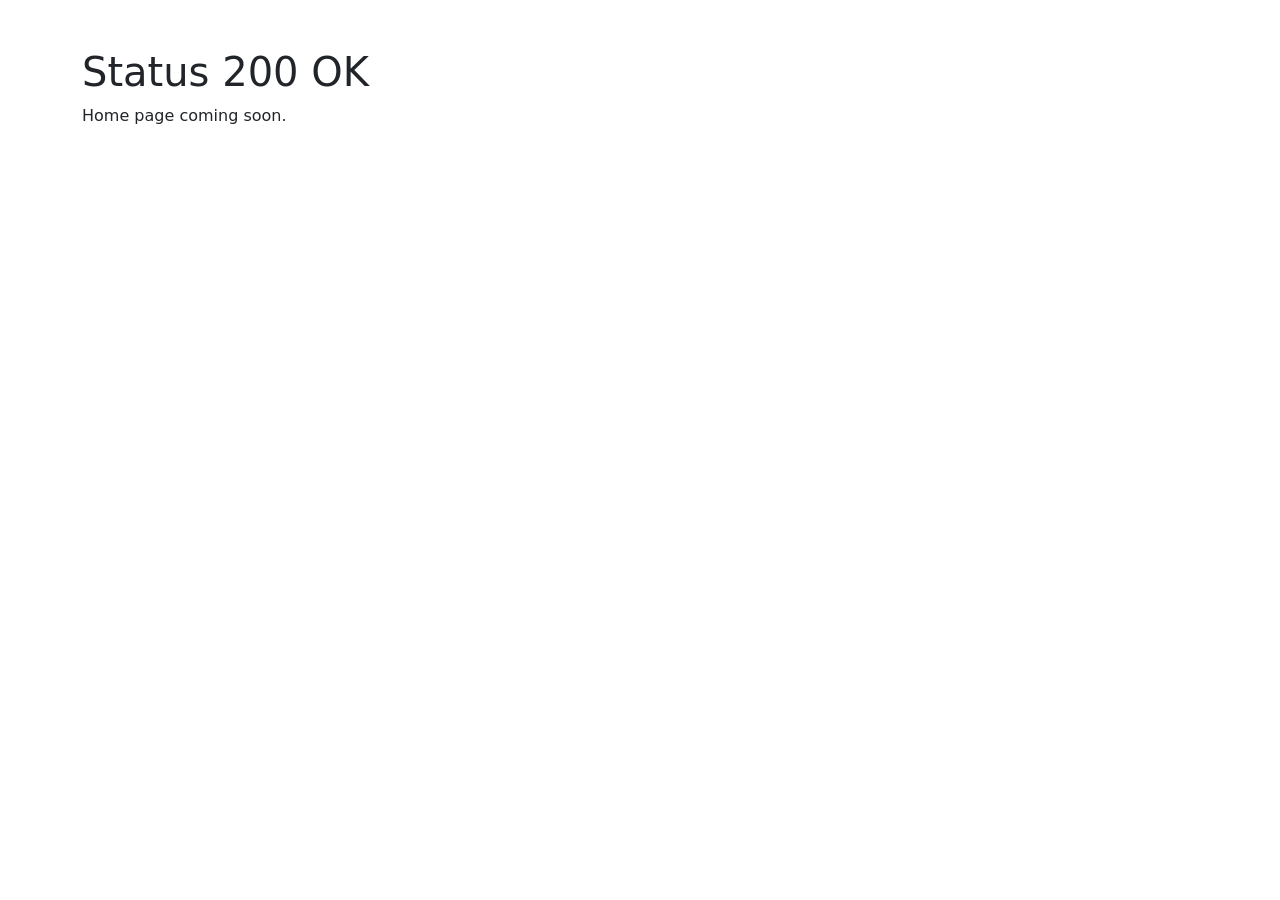
==== index.html @ 41b653db "Create index.html Add index.html placeholder" ====
<!DOCTYPE html>
<html lang="en">
<head>
  <meta charset="UTF-8">
  <meta name="viewport" content="width=device-width, initial-scale=1">
  <title>Status 200 | Home</title>
  <link href="https://cdn.jsdelivr.net/npm/bootstrap@5.3.3/dist/css/bootstrap.min.css" rel="stylesheet">
  <link href="css/style.css" rel="stylesheet">
</head>
<body>
  <main class="container py-5">
    <h1>Status 200 OK</h1>
    <p>Home page coming soon.</p>
  </main>
  <script src="https://cdn.jsdelivr.net/npm/bootstrap@5.3.3/dist/js/bootstrap.bundle.min.js"></script>
  <script src="js/main.js"></script>
</body>
</html>
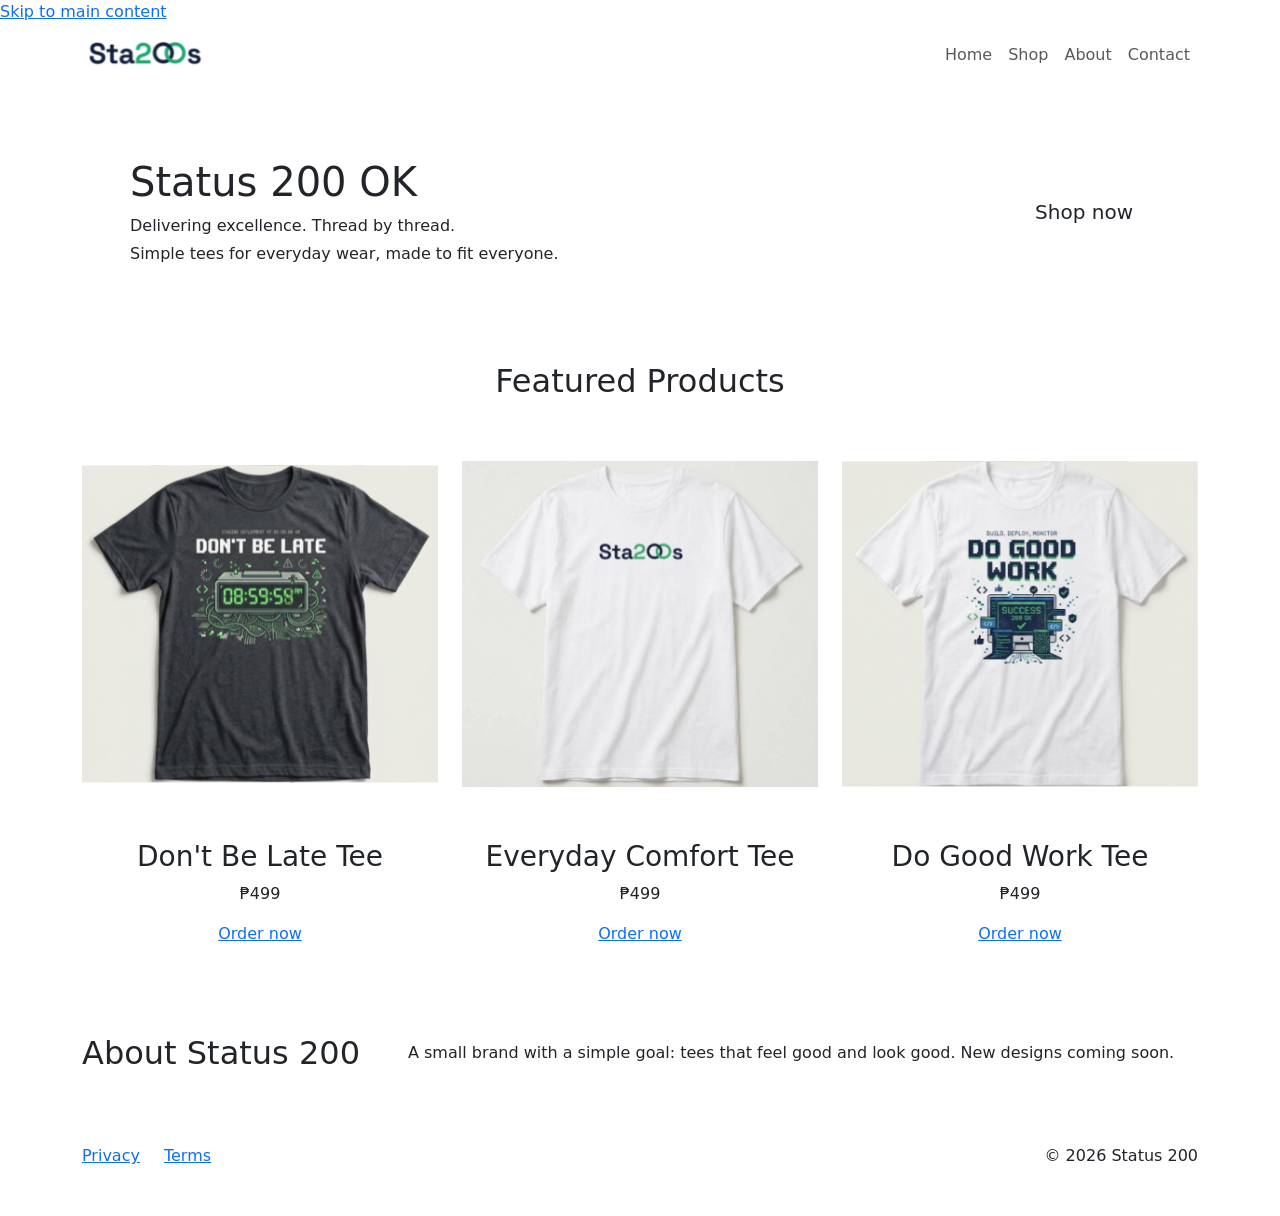
==== commit 582485fe: "Update index.html" ====
--- a/index.html
+++ b/index.html
@@ -3,15 +3,125 @@
 <head>
   <meta charset="UTF-8">
   <meta name="viewport" content="width=device-width, initial-scale=1">
+  <meta name="description" content="Status 200 sells simple tees for everyday wear, made to fit everyone.">
   <title>Status 200 | Home</title>
+
+  <link rel="preconnect" href="https://fonts.googleapis.com">
+  <link rel="preconnect" href="https://fonts.gstatic.com" crossorigin>
+  <link href="https://fonts.googleapis.com/css2?family=Inter:wght@400;600&family=Space+Grotesk:wght@700&display=swap" rel="stylesheet">
   <link href="https://cdn.jsdelivr.net/npm/bootstrap@5.3.3/dist/css/bootstrap.min.css" rel="stylesheet">
   <link href="css/style.css" rel="stylesheet">
 </head>
 <body>
-  <main class="container py-5">
-    <h1>Status 200 OK</h1>
-    <p>Home page coming soon.</p>
+  <a class="skip-link" href="#main-content">Skip to main content</a>
+
+  <header>
+    <nav class="navbar navbar-expand-md site-nav" aria-label="Main navigation">
+      <div class="container">
+        <a class="navbar-brand" href="index.html">
+          <img src="images/logo.svg" alt="Status 200 home" height="36">
+        </a>
+        <button class="navbar-toggler" type="button" data-bs-toggle="collapse"
+                data-bs-target="#mainNav" aria-controls="mainNav"
+                aria-expanded="false" aria-label="Toggle navigation">
+          <span class="navbar-toggler-icon"></span>
+        </button>
+        <div class="collapse navbar-collapse justify-content-end" id="mainNav">
+          <ul class="navbar-nav">
+            <li class="nav-item"><a class="nav-link" href="index.html" aria-current="page">Home</a></li>
+            <li class="nav-item"><a class="nav-link" href="index.html#featured-products">Shop</a></li>
+            <li class="nav-item"><a class="nav-link" href="index.html#about">About</a></li>
+            <li class="nav-item"><a class="nav-link" href="contact.html">Contact</a></li>
+          </ul>
+        </div>
+      </div>
+    </nav>
+  </header>
+
+  <main id="main-content">
+    <section class="container my-4" aria-labelledby="hero-title">
+      <div class="hero-card rounded-4 p-4 p-md-5 d-md-flex justify-content-between align-items-md-center">
+        <div class="mb-4 mb-md-0">
+          <h1 id="hero-title">Status 200 <span class="accent">OK</span></h1>
+          <p class="hero-tagline mb-1">Delivering excellence. Thread by thread.</p>
+          <p class="mb-0">Simple tees for everyday wear, made to fit everyone.</p>
+        </div>
+        <a href="index.html#featured-products" class="btn btn-shop btn-lg">Shop now</a>
+      </div>
+    </section>
+
+    <section id="featured-products" class="container my-5" aria-labelledby="featured-title">
+      <h2 id="featured-title" class="section-title text-center mb-4">Featured Products</h2>
+      <div class="row row-cols-1 row-cols-md-3 g-4 justify-content-center">
+
+        <div class="col">
+          <article class="card product-card h-100 text-center border-0">
+            <a href="product-dont-be-late-tee.html" aria-label="View Don't Be Late Tee">
+              <img src="images/dont-be-late-tee.svg" class="card-img-top product-img"
+                   alt="Don't Be Late Tee, front view" width="400" height="400">
+            </a>
+            <div class="card-body">
+              <h3 class="product-name">Don't Be Late Tee</h3>
+              <p class="product-price">₱499</p>
+              <a class="order-link" href="product-dont-be-late-tee.html"
+                 aria-label="Order Don't Be Late Tee">Order now</a>
+            </div>
+          </article>
+        </div>
+
+        <div class="col">
+          <article class="card product-card h-100 text-center border-0">
+            <a href="product-everyday-comfort-tee.html" aria-label="View Everyday Comfort Tee">
+              <img src="images/everyday-comfort-tee.svg" class="card-img-top product-img"
+                   alt="Everyday Comfort Tee, front view" width="400" height="400">
+            </a>
+            <div class="card-body">
+              <h3 class="product-name">Everyday Comfort Tee</h3>
+              <p class="product-price">₱499</p>
+              <a class="order-link" href="product-everyday-comfort-tee.html"
+                 aria-label="Order Everyday Comfort Tee">Order now</a>
+            </div>
+          </article>
+        </div>
+
+        <div class="col">
+          <article class="card product-card h-100 text-center border-0">
+            <a href="product-do-good-work-tee.html" aria-label="View Do Good Work Tee">
+              <img src="images/do-good-work-tee.svg" class="card-img-top product-img"
+                   alt="Do Good Work Tee, front view" width="400" height="400">
+            </a>
+            <div class="card-body">
+              <h3 class="product-name">Do Good Work Tee</h3>
+              <p class="product-price">₱499</p>
+              <a class="order-link" href="product-do-good-work-tee.html"
+                 aria-label="Order Do Good Work Tee">Order now</a>
+            </div>
+          </article>
+        </div>
+
+      </div>
+    </section>
+
+    <section id="about" class="about-section py-4" aria-labelledby="about-title">
+      <div class="container d-md-flex align-items-md-center gap-md-5">
+        <h2 id="about-title" class="about-title mb-2 mb-md-0">About Status 200</h2>
+        <p class="mb-0">A small brand with a simple goal: tees that feel good and look good. New designs coming soon.</p>
+      </div>
+    </section>
   </main>
+
+  <footer class="site-footer py-5">
+    <div class="container d-flex flex-column flex-md-row justify-content-between align-items-md-center gap-3">
+      <nav aria-label="Footer navigation">
+        <ul class="list-unstyled d-flex gap-4 mb-0">
+          <li><a href="privacy.html">Privacy</a></li>
+          <li><a href="privacy.html#terms">Terms</a></li>
+        </ul>
+      </nav>
+      <p class="mb-0">© 2026 Status 200</p>
+    </div>
+  </footer>
+
   <script src="https://cdn.jsdelivr.net/npm/bootstrap@5.3.3/dist/js/bootstrap.bundle.min.js"></script>
   <script src="js/main.js"></script>
 </body>
--- a/css/style.css
+++ b/css/style.css
@@ -0,0 +1 @@
+/* Custom styles for Status 200. Linked after Bootstrap. */
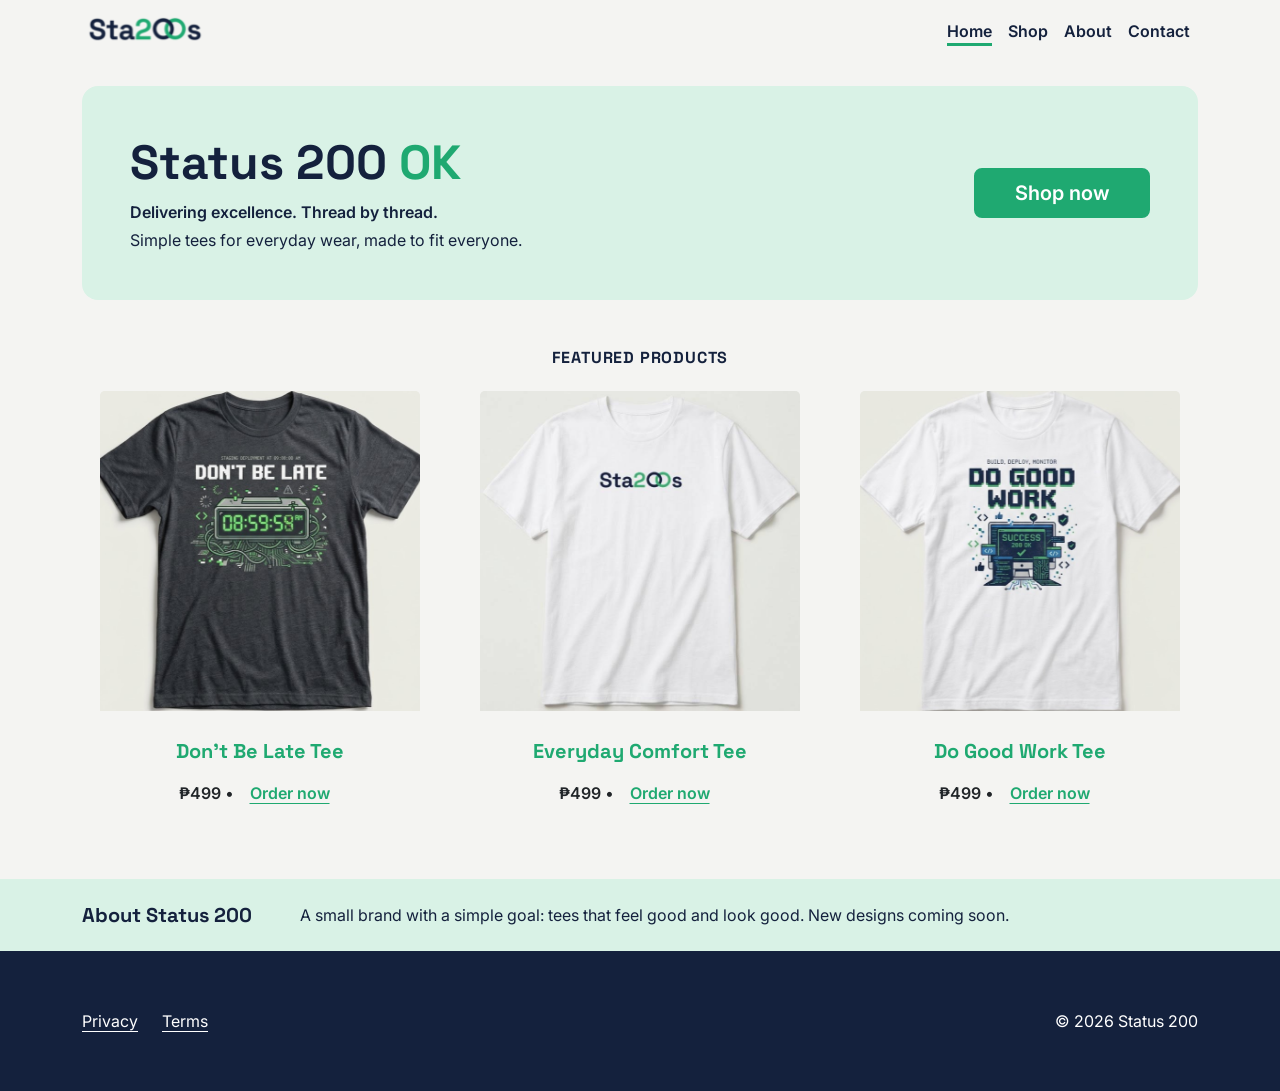
==== commit 972fa580: "Update index.html (New Product Images)" ====
--- a/index.html
+++ b/index.html
@@ -62,9 +62,11 @@
             </a>
             <div class="card-body">
               <h3 class="product-name">Don't Be Late Tee</h3>
-              <p class="product-price">₱499</p>
-              <a class="order-link" href="product-dont-be-late-tee.html"
-                 aria-label="Order Don't Be Late Tee">Order now</a>
+              <p class="product-meta mb-0">
+                <span class="product-price">₱499</span>
+                <span class="meta-dot" aria-hidden="true">&bull;</span>
+                <a class="order-link" href="product-dont-be-late-tee.html">Order now<span class="visually-hidden">: Don't Be Late Tee</span></a>
+              </p>
             </div>
           </article>
         </div>
@@ -77,9 +79,11 @@
             </a>
             <div class="card-body">
               <h3 class="product-name">Everyday Comfort Tee</h3>
-              <p class="product-price">₱499</p>
-              <a class="order-link" href="product-everyday-comfort-tee.html"
-                 aria-label="Order Everyday Comfort Tee">Order now</a>
+              <p class="product-meta mb-0">
+                <span class="product-price">₱499</span>
+                <span class="meta-dot" aria-hidden="true">&bull;</span>
+                <a class="order-link" href="product-everyday-comfort-tee.html">Order now<span class="visually-hidden">: Everyday Comfort Tee</span></a>
+              </p>
             </div>
           </article>
         </div>
@@ -92,9 +96,11 @@
             </a>
             <div class="card-body">
               <h3 class="product-name">Do Good Work Tee</h3>
-              <p class="product-price">₱499</p>
-              <a class="order-link" href="product-do-good-work-tee.html"
-                 aria-label="Order Do Good Work Tee">Order now</a>
+              <p class="product-meta mb-0">
+                <span class="product-price">₱499</span>
+                <span class="meta-dot" aria-hidden="true">&bull;</span>
+                <a class="order-link" href="product-do-good-work-tee.html">Order now<span class="visually-hidden">: Do Good Work Tee</span></a>
+              </p>
             </div>
           </article>
         </div>
--- a/css/style.css
+++ b/css/style.css
@@ -1 +1,138 @@
 /* Custom styles for Status 200. Linked after Bootstrap. */
+
+:root {
+  --jungle-green: #1FA971;
+  --prussian-blue: #14213D;
+  --honeydew: #D9F2E6;
+  --white-smoke: #F4F4F2;
+}
+
+body {
+  font-family: "Inter", sans-serif;
+  font-size: 1rem;
+  font-weight: 400;
+  color: var(--prussian-blue);
+  background-color: var(--white-smoke);
+}
+
+h1, h2, h3 {
+  font-family: "Space Grotesk", sans-serif;
+  font-weight: 700;
+  color: var(--prussian-blue);
+}
+
+/* Skip link and focus */
+.skip-link {
+  position: absolute;
+  left: -999px;
+  top: 0;
+  background: var(--prussian-blue);
+  color: #fff;
+  padding: 0.75rem 1rem;
+  z-index: 2000;
+}
+.skip-link:focus { left: 0; }
+
+a:focus-visible,
+.btn:focus-visible,
+.navbar-toggler:focus-visible {
+  outline: 3px solid var(--prussian-blue);
+  outline-offset: 3px;
+  box-shadow: none;
+}
+
+/* Navbar */
+.site-nav { background-color: var(--white-smoke); }
+.site-nav .nav-link {
+  color: var(--prussian-blue);
+  font-weight: 600;
+  min-height: 44px;
+  display: flex;
+  align-items: center;
+  padding-left: 1rem;
+  padding-right: 1rem;
+}
+.site-nav .nav-link:hover,
+.site-nav .nav-link[aria-current="page"] {
+  color: var(--prussian-blue);
+  text-decoration: underline;
+  text-decoration-color: var(--jungle-green);
+  text-decoration-thickness: 3px;
+  text-underline-offset: 6px;
+}
+
+/* Hero */
+.hero-card { background-color: var(--honeydew); }
+.hero-card h1 { font-size: 3rem; margin-bottom: 0.5rem; }
+.hero-card .accent { color: var(--jungle-green); }
+.hero-tagline { font-weight: 600; }
+
+.btn-shop {
+  background-color: var(--jungle-green);
+  border: 2px solid var(--jungle-green);
+  color: #fff;
+  font-weight: 600;
+  min-width: 11rem;
+  min-height: 48px;
+  border-radius: 0.5rem;
+}
+.btn-shop:hover,
+.btn-shop:active {
+  background-color: var(--prussian-blue);
+  border-color: var(--prussian-blue);
+  color: #fff;
+}
+
+/* Featured products */
+.section-title {
+  font-size: 1rem;
+  text-transform: uppercase;
+  letter-spacing: 0.05em;
+}
+.product-card { background: transparent; max-width: 320px; margin: 0 auto; }
+.product-img {
+  aspect-ratio: 1 / 1;
+  object-fit: cover;
+  background-color: #ECECE6;
+  width: 100%;
+  height: auto;
+}
+.product-name {
+  font-size: 1.25rem;
+  margin-top: 0.75rem;
+  color: var(--jungle-green);
+}
+.product-price { font-weight: 600; margin-bottom: 0.25rem; }
+.order-link {
+  display: inline-block;
+  min-height: 44px;
+  line-height: 44px;
+  padding: 0 0.75rem;
+  color: var(--jungle-green);
+  font-weight: 600;
+  text-decoration: underline;
+  text-underline-offset: 4px;
+}
+.order-link:hover { color: var(--prussian-blue); }
+
+/* About */
+.about-section { background-color: var(--honeydew); }
+.about-title { font-size: 1.25rem; white-space: nowrap; }
+
+/* Footer */
+.site-footer { background-color: var(--prussian-blue); color: #fff; }
+.site-footer a {
+  display: inline-block;
+  min-height: 44px;
+  line-height: 44px;
+  color: #fff;
+  text-decoration: underline;
+  text-underline-offset: 4px;
+}
+.site-footer a:focus-visible { outline-color: #fff; }
+
+/* Mobile */
+@media (max-width: 767.98px) {
+  .hero-card h1 { font-size: 2.25rem; }
+  .btn-shop { width: 100%; }
+}
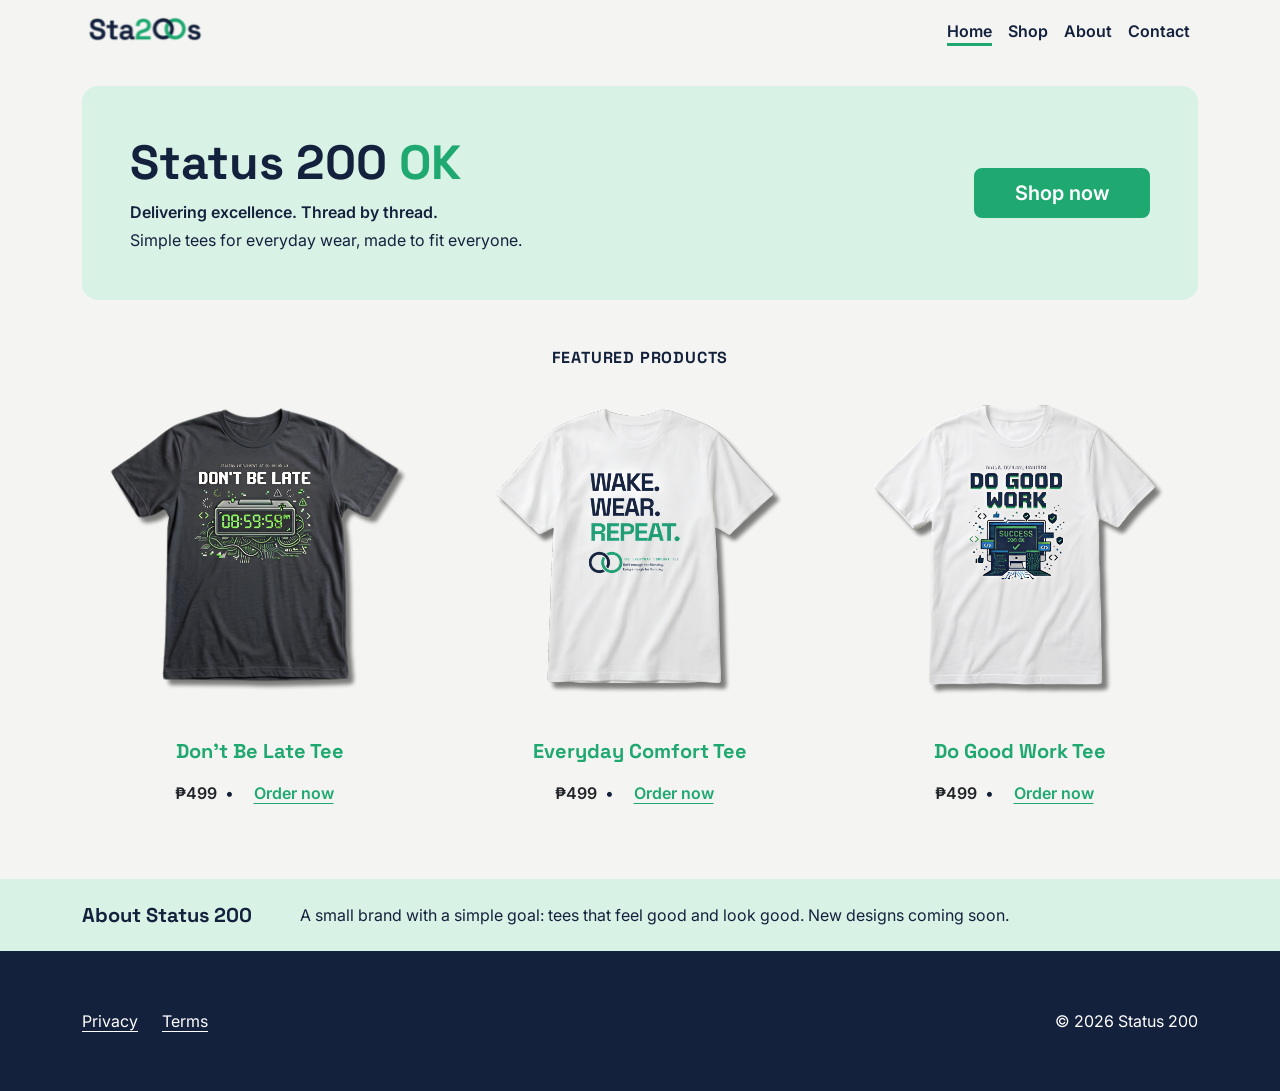
==== commit 81fc76ff: "Update index.html" ====
--- a/index.html
+++ b/index.html
@@ -6,8 +6,6 @@
   <meta name="description" content="Status 200 sells simple tees for everyday wear, made to fit everyone.">
   <title>Status 200 | Home</title>
 
-  <link rel="preconnect" href="https://fonts.googleapis.com">
-  <link rel="preconnect" href="https://fonts.gstatic.com" crossorigin>
   <link href="https://fonts.googleapis.com/css2?family=Inter:wght@400;600&family=Space+Grotesk:wght@700&display=swap" rel="stylesheet">
   <link href="https://cdn.jsdelivr.net/npm/bootstrap@5.3.3/dist/css/bootstrap.min.css" rel="stylesheet">
   <link href="css/style.css" rel="stylesheet">
@@ -39,10 +37,10 @@
   </header>
 
   <main id="main-content">
-    <section class="container my-4" aria-labelledby="hero-title">
+    <section class="container my-4">
       <div class="hero-card rounded-4 p-4 p-md-5 d-md-flex justify-content-between align-items-md-center">
         <div class="mb-4 mb-md-0">
-          <h1 id="hero-title">Status 200 <span class="accent">OK</span></h1>
+          <h1>Status 200 <span class="accent">OK</span></h1>
           <p class="hero-tagline mb-1">Delivering excellence. Thread by thread.</p>
           <p class="mb-0">Simple tees for everyday wear, made to fit everyone.</p>
         </div>
@@ -50,13 +48,13 @@
       </div>
     </section>
 
-    <section id="featured-products" class="container my-5" aria-labelledby="featured-title">
-      <h2 id="featured-title" class="section-title text-center mb-4">Featured Products</h2>
+    <section id="featured-products" class="container my-5">
+      <h2 class="section-title text-center mb-4">Featured Products</h2>
       <div class="row row-cols-1 row-cols-md-3 g-4 justify-content-center">
 
         <div class="col">
-          <article class="card product-card h-100 text-center border-0">
-            <a href="product-dont-be-late-tee.html" aria-label="View Don't Be Late Tee">
+          <div class="card product-card h-100 text-center border-0">
+            <a href="product-dont-be-late-tee.html">
               <img src="images/dont-be-late-tee.svg" class="card-img-top product-img"
                    alt="Don't Be Late Tee, front view" width="400" height="400">
             </a>
@@ -68,12 +66,12 @@
                 <a class="order-link" href="product-dont-be-late-tee.html">Order now<span class="visually-hidden">: Don't Be Late Tee</span></a>
               </p>
             </div>
-          </article>
+          </div>
         </div>
 
         <div class="col">
-          <article class="card product-card h-100 text-center border-0">
-            <a href="product-everyday-comfort-tee.html" aria-label="View Everyday Comfort Tee">
+          <div class="card product-card h-100 text-center border-0">
+            <a href="product-everyday-comfort-tee.html">
               <img src="images/everyday-comfort-tee.svg" class="card-img-top product-img"
                    alt="Everyday Comfort Tee, front view" width="400" height="400">
             </a>
@@ -85,12 +83,12 @@
                 <a class="order-link" href="product-everyday-comfort-tee.html">Order now<span class="visually-hidden">: Everyday Comfort Tee</span></a>
               </p>
             </div>
-          </article>
+          </div>
         </div>
 
         <div class="col">
-          <article class="card product-card h-100 text-center border-0">
-            <a href="product-do-good-work-tee.html" aria-label="View Do Good Work Tee">
+          <div class="card product-card h-100 text-center border-0">
+            <a href="product-do-good-work-tee.html">
               <img src="images/do-good-work-tee.svg" class="card-img-top product-img"
                    alt="Do Good Work Tee, front view" width="400" height="400">
             </a>
@@ -102,15 +100,15 @@
                 <a class="order-link" href="product-do-good-work-tee.html">Order now<span class="visually-hidden">: Do Good Work Tee</span></a>
               </p>
             </div>
-          </article>
+          </div>
         </div>
 
       </div>
     </section>
 
-    <section id="about" class="about-section py-4" aria-labelledby="about-title">
+    <section id="about" class="about-section py-4">
       <div class="container d-md-flex align-items-md-center gap-md-5">
-        <h2 id="about-title" class="about-title mb-2 mb-md-0">About Status 200</h2>
+        <h2 class="about-title mb-2 mb-md-0">About Status 200</h2>
         <p class="mb-0">A small brand with a simple goal: tees that feel good and look good. New designs coming soon.</p>
       </div>
     </section>
--- a/css/style.css
+++ b/css/style.css
@@ -92,8 +92,8 @@
 .product-card { background: transparent; max-width: 320px; margin: 0 auto; }
 .product-img {
   aspect-ratio: 1 / 1;
-  object-fit: cover;
-  background-color: #ECECE6;
+  object-fit: contain;
+  background-color: transparent;
   width: 100%;
   height: auto;
 }
@@ -102,7 +102,17 @@
   margin-top: 0.75rem;
   color: var(--jungle-green);
 }
-.product-price { font-weight: 600; margin-bottom: 0.25rem; }
+
+/* Price and Order now sit on one line: ₱499 • Order now */
+.product-meta {
+  display: flex;
+  justify-content: center;
+  align-items: center;
+  flex-wrap: wrap;
+  gap: 0.5rem;
+}
+.product-price { font-weight: 600; margin: 0; }
+.meta-dot { color: var(--prussian-blue); }
 .order-link {
   display: inline-block;
   min-height: 44px;
